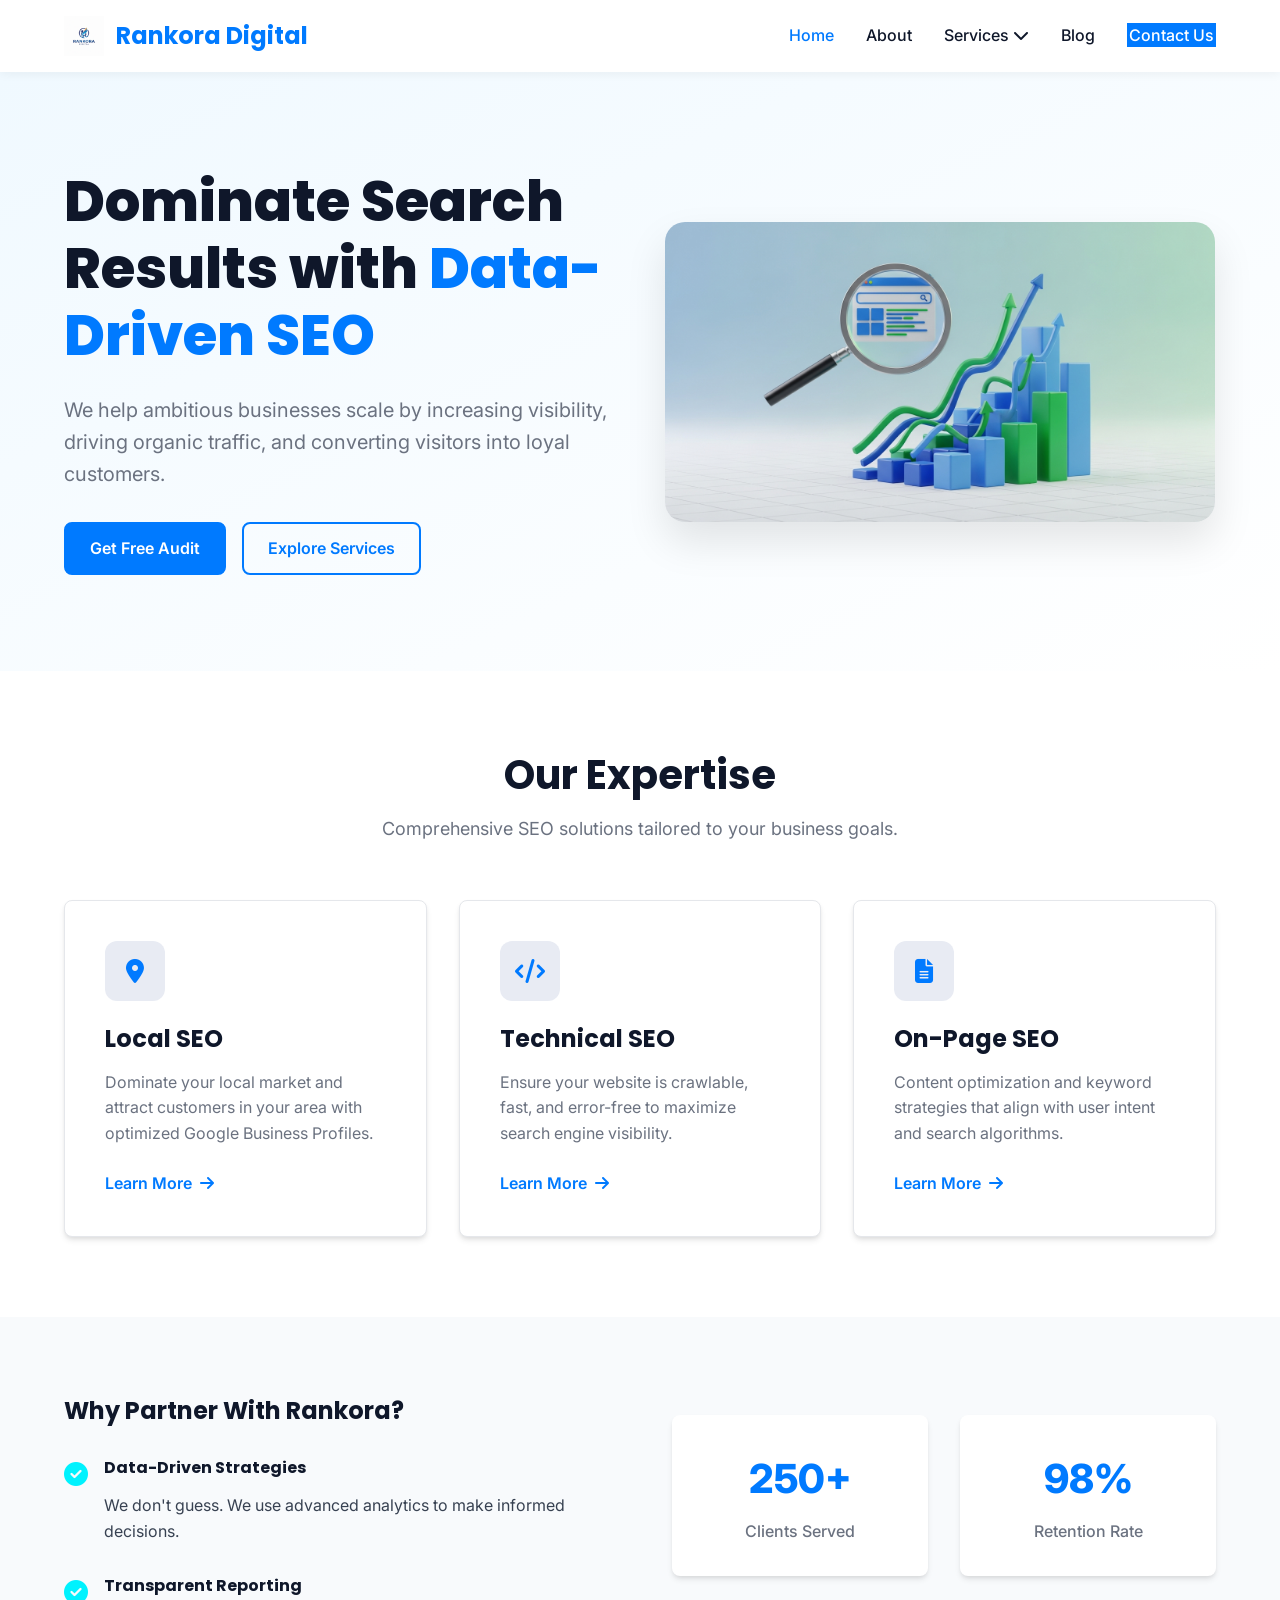
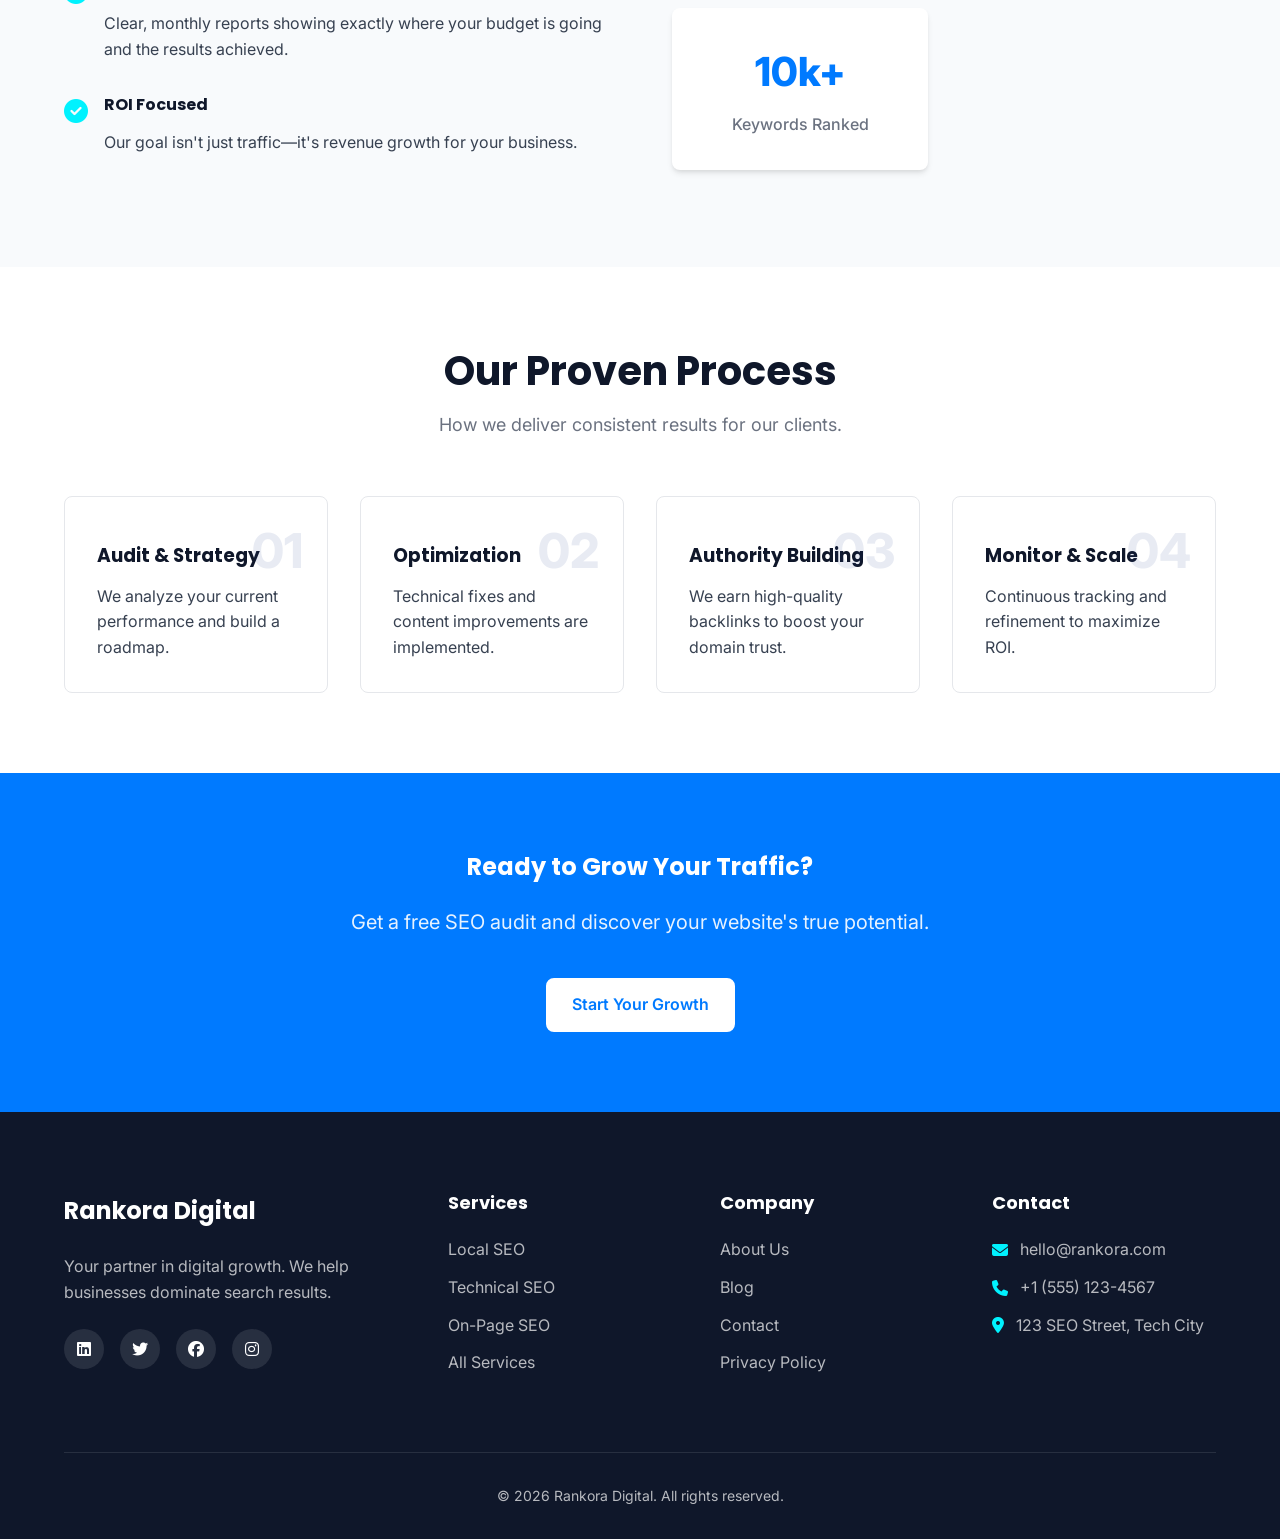
==== index.html @ 6c33f891 "rankora" ====
<!DOCTYPE html>
<html lang="en">
<head>
    <meta charset="UTF-8">
    <meta name="viewport" content="width=device-width, initial-scale=1.0">
    <meta name="description" content="Rankora Digital - Professional SEO Agency. We help businesses grow with data-driven SEO strategies.">
    <title>Rankora Digital | Modern SEO Agency</title>
    <link rel="preconnect" href="https://fonts.googleapis.com">
    <link rel="preconnect" href="https://fonts.gstatic.com" crossorigin>
    <link href="https://fonts.googleapis.com/css2?family=Inter:wght@300;400;500;600;700&family=Poppins:wght@400;500;600;700;800&display=swap" rel="stylesheet">
    <link rel="stylesheet" href="css/style.css">
    <link rel="stylesheet" href="https://cdnjs.cloudflare.com/ajax/libs/font-awesome/6.4.0/css/all.min.css">
</head>
<body>
    <!-- Navigation -->
    <header class="header">
        <div class="container">
            <nav class="navbar">
                <a href="index.html" class="logo">
                    <img src="public/assets/logo1.png" alt="Rankora Digital Logo" class="logo-img">
                    <span>Rankora Digital</span>
                </a>
                <div class="menu-toggle" id="mobile-menu">
                    <span class="bar"></span>
                    <span class="bar"></span>
                    <span class="bar"></span>
                </div>
                <ul class="nav-menu">
                    <li class="nav-item"><a href="index.html" class="nav-link active">Home</a></li>
                    <li class="nav-item"><a href="about.html" class="nav-link">About</a></li>
                    <li class="nav-item has-dropdown">
                        <a href="services.html" class="nav-link">Services <i class="fas fa-chevron-down"></i></a>
                        <ul class="dropdown">
                            <li><a href="service-local-seo.html">Local SEO</a></li>
                            <li><a href="service-technical-seo.html">Technical SEO</a></li>
                            <li><a href="service-onpage-seo.html">On-Page SEO</a></li>
                        </ul>
                    </li>
                    <li class="nav-item"><a href="blog.html" class="nav-link">Blog</a></li>
                    <li class="nav-item"><a href="contact.html" class="nav-link btn-primary">Contact Us</a></li>
                </ul>
            </nav>
        </div>
    </header>

    <!-- Hero Section -->
    <section class="hero">
        <div class="container hero-content">
            <div class="hero-text">
                <h1>Dominate Search Results with <span class="highlight">Data-Driven SEO</span></h1>
                <p>We help ambitious businesses scale by increasing visibility, driving organic traffic, and converting visitors into loyal customers.</p>
                <div class="hero-btns">
                    <a href="contact.html" class="btn btn-primary">Get Free Audit</a>
                    <a href="services.html" class="btn btn-outline">Explore Services</a>
                </div>
            </div>
            <div class="hero-image">
                <img src="public/assets/hero-seo.png" alt="SEO Data Visualization" class="hero-img-main">
            </div>
        </div>
    </section>

    <!-- Services Overview -->
    <section class="section services-overview">
        <div class="container">
            <div class="section-header">
                <h2>Our Expertise</h2>
                <p>Comprehensive SEO solutions tailored to your business goals.</p>
            </div>
            <div class="services-grid">
                <div class="service-card">
                    <div class="icon-box"><i class="fas fa-map-marker-alt"></i></div>
                    <h3>Local SEO</h3>
                    <p>Dominate your local market and attract customers in your area with optimized Google Business Profiles.</p>
                    <a href="service-local-seo.html" class="read-more">Learn More <i class="fas fa-arrow-right"></i></a>
                </div>
                <div class="service-card">
                    <div class="icon-box"><i class="fas fa-code"></i></div>
                    <h3>Technical SEO</h3>
                    <p>Ensure your website is crawlable, fast, and error-free to maximize search engine visibility.</p>
                    <a href="service-technical-seo.html" class="read-more">Learn More <i class="fas fa-arrow-right"></i></a>
                </div>
                <div class="service-card">
                    <div class="icon-box"><i class="fas fa-file-alt"></i></div>
                    <h3>On-Page SEO</h3>
                    <p>Content optimization and keyword strategies that align with user intent and search algorithms.</p>
                    <a href="service-onpage-seo.html" class="read-more">Learn More <i class="fas fa-arrow-right"></i></a>
                </div>
            </div>
        </div>
    </section>

    <!-- Why Choose Us -->
    <section class="section why-choose-us">
        <div class="container">
            <div class="row">
                <div class="col-half">
                    <h2>Why Partner With Rankora?</h2>
                    <ul class="feature-list">
                        <li>
                            <i class="fas fa-check-circle"></i>
                            <div>
                                <h4>Data-Driven Strategies</h4>
                                <p>We don't guess. We use advanced analytics to make informed decisions.</p>
                            </div>
                        </li>
                        <li>
                            <i class="fas fa-check-circle"></i>
                            <div>
                                <h4>Transparent Reporting</h4>
                                <p>Clear, monthly reports showing exactly where your budget is going and the results achieved.</p>
                            </div>
                        </li>
                        <li>
                            <i class="fas fa-check-circle"></i>
                            <div>
                                <h4>ROI Focused</h4>
                                <p>Our goal isn't just traffic—it's revenue growth for your business.</p>
                            </div>
                        </li>
                    </ul>
                </div>
                <div class="col-half stats-container">
                    <div class="stat-box">
                        <span class="stat-number">250+</span>
                        <span class="stat-label">Clients Served</span>
                    </div>
                    <div class="stat-box">
                        <span class="stat-number">98%</span>
                        <span class="stat-label">Retention Rate</span>
                    </div>
                    <div class="stat-box">
                        <span class="stat-number">10k+</span>
                        <span class="stat-label">Keywords Ranked</span>
                    </div>
                </div>
            </div>
        </div>
    </section>

    <!-- Process Section -->
    <section class="section process">
        <div class="container">
            <div class="section-header">
                <h2>Our Proven Process</h2>
                <p>How we deliver consistent results for our clients.</p>
            </div>
            <div class="process-steps">
                <div class="step">
                    <div class="step-number">01</div>
                    <h3>Audit & Strategy</h3>
                    <p>We analyze your current performance and build a roadmap.</p>
                </div>
                <div class="step">
                    <div class="step-number">02</div>
                    <h3>Optimization</h3>
                    <p>Technical fixes and content improvements are implemented.</p>
                </div>
                <div class="step">
                    <div class="step-number">03</div>
                    <h3>Authority Building</h3>
                    <p>We earn high-quality backlinks to boost your domain trust.</p>
                </div>
                <div class="step">
                    <div class="step-number">04</div>
                    <h3>Monitor & Scale</h3>
                    <p>Continuous tracking and refinement to maximize ROI.</p>
                </div>
            </div>
        </div>
    </section>

    <!-- CTA Section -->
    <section class="cta-section">
        <div class="container">
            <h2>Ready to Grow Your Traffic?</h2>
            <p>Get a free SEO audit and discover your website's true potential.</p>
            <a href="contact.html" class="btn btn-white">Start Your Growth</a>
        </div>
    </section>

    <!-- Footer -->
    <footer class="footer">
        <div class="container">
            <div class="footer-grid">
                <div class="footer-col">
                    <a href="index.html" class="logo footer-logo">
                         <span style="color:white; font-weight:700; font-size:1.5rem;">Rankora Digital</span>
                    </a>
                    <p>Your partner in digital growth. We help businesses dominate search results.</p>
                    <div class="social-links">
                        <a href="#"><i class="fab fa-linkedin"></i></a>
                        <a href="#"><i class="fab fa-twitter"></i></a>
                        <a href="#"><i class="fab fa-facebook"></i></a>
                        <a href="#"><i class="fab fa-instagram"></i></a>
                    </div>
                </div>
                <div class="footer-col">
                    <h4>Services</h4>
                    <ul>
                        <li><a href="service-local-seo.html">Local SEO</a></li>
                        <li><a href="service-technical-seo.html">Technical SEO</a></li>
                        <li><a href="service-onpage-seo.html">On-Page SEO</a></li>
                        <li><a href="services.html">All Services</a></li>
                    </ul>
                </div>
                <div class="footer-col">
                    <h4>Company</h4>
                    <ul>
                        <li><a href="about.html">About Us</a></li>
                        <li><a href="blog.html">Blog</a></li>
                        <li><a href="contact.html">Contact</a></li>
                        <li><a href="privacy-policy.html">Privacy Policy</a></li>
                    </ul>
                </div>
                <div class="footer-col">
                    <h4>Contact</h4>
                    <ul class="contact-info">
                        <li><i class="fas fa-envelope"></i> hello@rankora.com</li>
                        <li><i class="fas fa-phone"></i> +1 (555) 123-4567</li>
                        <li><i class="fas fa-map-marker-alt"></i> 123 SEO Street, Tech City</li>
                    </ul>
                </div>
            </div>
            <div class="footer-bottom">
                <p>&copy; 2026 Rankora Digital. All rights reserved.</p>
            </div>
        </div>
    </footer>

    <script src="js/main.js"></script>
</body>
</html>
---- css/style.css ----
:root {
    /* Color Variables */
    --primary-color: #007AFF; /* Electric Blue */
    --secondary-color: #00F2FE; /* Vivid Cyan */
    --dark-gray: #0F172A;
    --light-gray: #F8FAFC;
    --white: #FFFFFF;
    --text-color: #374151;
    --text-light: #6B7280;
    
    /* Font Variables */
    --font-heading: 'Poppins', sans-serif;
    --font-body: 'Inter', sans-serif;
    
    /* Spacing */
    --container-width: 1200px;
    --section-padding: 5rem 0;
    --border-radius: 8px;
    --shadow: 0 4px 6px -1px rgba(0, 0, 0, 0.1), 0 2px 4px -1px rgba(0, 0, 0, 0.06);
    --transition: all 0.3s ease;
}

* {
    margin: 0;
    padding: 0;
    box-sizing: border-box;
}

body {
    font-family: var(--font-body);
    color: var(--text-color);
    line-height: 1.6;
    background-color: var(--white);
    overflow-x: hidden;
}

h1, h2, h3, h4, h5, h6 {
    font-family: var(--font-heading);
    color: var(--dark-gray);
    line-height: 1.2;
    margin-bottom: 1rem;
}

a {
    text-decoration: none;
    color: inherit;
    transition: var(--transition);
}

ul {
    list-style: none;
}

img {
    max-width: 100%;
    height: auto;
}

.container {
    max-width: var(--container-width);
    margin: 0 auto;
    padding: 0 1.5rem;
}

/* Header & Navbar */
.header {
    background-color: var(--white);
    box-shadow: 0 2px 10px rgba(0,0,0,0.05);
    position: sticky;
    top: 0;
    z-index: 1000;
    padding: 1rem 0;
}

.navbar {
    display: flex;
    justify-content: space-between;
    align-items: center;
}

.logo {
    display: flex;
    align-items: center;
    gap: 0.75rem;
    font-family: var(--font-heading);
    font-weight: 700;
    font-size: 1.5rem;
    color: var(--primary-color);
}

.logo-img {
    height: 40px;
    width: auto;
}

.nav-menu {
    display: flex;
    align-items: center;
    gap: 2rem;
}

.nav-link {
    font-weight: 500;
    color: var(--dark-gray);
    font-size: 1rem;
}

.nav-link:hover, .nav-link.active {
    color: var(--primary-color);
}

.btn {
    display: inline-block;
    padding: 0.75rem 1.5rem;
    border-radius: var(--border-radius);
    font-weight: 600;
    text-align: center;
    cursor: pointer;
    transition: var(--transition);
}

.btn-primary {
    background-color: var(--primary-color);
    color: var(--white);
    border: 2px solid var(--primary-color);
}

.btn-primary:hover {
    background-color: #172d6e;
    border-color: #172d6e;
    color: var(--white);
}

.btn-outline {
    background-color: transparent;
    color: var(--primary-color);
    border: 2px solid var(--primary-color);
}

.btn-outline:hover {
    background-color: var(--primary-color);
    color: var(--white);
}

.btn-white {
    background-color: var(--white);
    color: var(--primary-color);
    border: 2px solid var(--white);
}

.btn-white:hover {
    background-color: transparent;
    color: var(--white);
}

/* Mobile Menu */
.menu-toggle {
    display: none;
    cursor: pointer;
}

.bar {
    display: block;
    width: 25px;
    height: 3px;
    margin: 5px auto;
    transition: var(--transition);
    background-color: var(--dark-gray);
}

/* Hero Section */
.hero {
    padding: 6rem 0;
    background: linear-gradient(to bottom right, #f0f9ff, #ffffff);
}

.hero-content {
    display: flex;
    align-items: center;
    gap: 3rem;
}

.hero-text {
    flex: 1;
}

.hero-text h1 {
    font-size: 3.5rem;
    font-weight: 800;
    margin-bottom: 1.5rem;
    color: var(--dark-gray);
}

.highlight {
    color: var(--primary-color);
    position: relative;
}

.highlight::after {
    content: '';
    position: absolute;
    bottom: 5px;
    left: 0;
    width: 100%;
    height: 8px;
    background-color: rgba(16, 185, 129, 0.3); /* Green highlight */
    z-index: -1;
}

.hero-text p {
    font-size: 1.25rem;
    color: var(--text-light);
    margin-bottom: 2rem;
    max-width: 600px;
}

.hero-btns {
    display: flex;
    gap: 1rem;
}

.hero-image {
    flex: 1;
    display: flex;
    justify-content: center;
    align-items: center;
}

.hero-img-main {
    width: 100%;
    max-width: 550px;
    height: auto;
    border-radius: 20px;
    box-shadow: 0 20px 40px rgba(0,0,0,0.1);
    animation: float 6s ease-in-out infinite;
}

@keyframes float {
    0% { transform: translateY(0px); }
    50% { transform: translateY(-20px); }
    100% { transform: translateY(0px); }
}

/* Sections */
.section {
    padding: var(--section-padding);
}

.section-header {
    text-align: center;
    margin-bottom: 3.5rem;
    max-width: 700px;
    margin-left: auto;
    margin-right: auto;
}

.section-header h2 {
    font-size: 2.5rem;
    font-weight: 700;
    margin-bottom: 1rem;
}

.section-header p {
    font-size: 1.125rem;
    color: var(--text-light);
}

/* Services Grid */
.services-grid {
    display: grid;
    grid-template-columns: repeat(auto-fit, minmax(300px, 1fr));
    gap: 2rem;
}

.service-card {
    background: var(--white);
    padding: 2.5rem;
    border-radius: var(--border-radius);
    box-shadow: var(--shadow);
    transition: var(--transition);
    border: 1px solid #e5e7eb;
}

.service-card:hover {
    transform: translateY(-5px);
    box-shadow: 0 10px 25px -5px rgba(0, 0, 0, 0.1), 0 8px 10px -6px rgba(0, 0, 0, 0.1);
    border-color: var(--secondary-color);
}

.icon-box {
    width: 60px;
    height: 60px;
    background-color: rgba(30, 58, 138, 0.1);
    color: var(--primary-color);
    border-radius: 12px;
    display: flex;
    align-items: center;
    justify-content: center;
    font-size: 1.5rem;
    margin-bottom: 1.5rem;
}

.service-card h3 {
    font-size: 1.5rem;
    margin-bottom: 1rem;
}

.service-card p {
    color: var(--text-light);
    margin-bottom: 1.5rem;
}

.read-more {
    color: var(--primary-color);
    font-weight: 600;
    display: inline-flex;
    align-items: center;
    gap: 0.5rem;
}

.read-more:hover {
    gap: 0.75rem;
}

/* Why Choose Us */
.why-choose-us {
    background-color: var(--light-gray);
}

.row {
    display: flex;
    gap: 4rem;
    align-items: center;
}

.col-half {
    flex: 1;
}

.feature-list {
    margin-top: 2rem;
}

.feature-list li {
    display: flex;
    gap: 1rem;
    margin-bottom: 2rem;
}

.feature-list i {
    color: var(--secondary-color);
    font-size: 1.5rem;
    margin-top: 0.25rem;
}

.stats-container {
    display: grid;
    grid-template-columns: repeat(2, 1fr);
    gap: 2rem;
}

.stat-box {
    background: var(--white);
    padding: 2rem;
    border-radius: var(--border-radius);
    text-align: center;
    box-shadow: var(--shadow);
}

.stat-number {
    display: block;
    font-size: 2.5rem;
    font-weight: 800;
    color: var(--primary-color);
    margin-bottom: 0.5rem;
}

.stat-label {
    color: var(--text-light);
    font-weight: 500;
}

/* Process Section */
.process-steps {
    display: grid;
    grid-template-columns: repeat(auto-fit, minmax(250px, 1fr));
    gap: 2rem;
}

.step {
    position: relative;
    padding: 2rem;
    background: var(--white);
    border-radius: var(--border-radius);
    border: 1px solid #e5e7eb;
}

.step-number {
    font-size: 3rem;
    font-weight: 800;
    color: rgba(30, 58, 138, 0.1);
    position: absolute;
    top: 1rem;
    right: 1.5rem;
}

.step h3 {
    margin-top: 1rem;
    margin-bottom: 1rem;
}

/* CTA Section */
.cta-section {
    background-color: var(--primary-color);
    color: var(--white);
    text-align: center;
    padding: 5rem 0;
}

.cta-section h2 {
    color: var(--white);
    margin-bottom: 1.5rem;
}

.cta-section p {
    color: rgba(255, 255, 255, 0.9);
    font-size: 1.25rem;
    margin-bottom: 2.5rem;
    max-width: 600px;
    margin-left: auto;
    margin-right: auto;
}

/* Footer */
.footer {
    background-color: var(--dark-gray);
    color: rgba(255, 255, 255, 0.7);
    padding: 5rem 0 2rem;
}

.footer-grid {
    display: grid;
    grid-template-columns: 1.5fr 1fr 1fr 1fr;
    gap: 3rem;
    margin-bottom: 4rem;
}

.footer-logo {
    margin-bottom: 1.5rem;
}

.footer h4 {
    color: var(--white);
    margin-bottom: 1.5rem;
    font-size: 1.125rem;
}

.footer ul li {
    margin-bottom: 0.75rem;
}

.footer a:hover {
    color: var(--secondary-color);
}

.social-links {
    display: flex;
    gap: 1rem;
    margin-top: 1.5rem;
}

.social-links a {
    width: 40px;
    height: 40px;
    background: rgba(255,255,255,0.1);
    display: flex;
    align-items: center;
    justify-content: center;
    border-radius: 50%;
    color: var(--white);
    transition: var(--transition);
}

.social-links a:hover {
    background: var(--secondary-color);
}

.contact-info li {
    display: flex;
    align-items: center;
    gap: 0.75rem;
}

.contact-info i {
    color: var(--secondary-color);
}

.footer-bottom {
    border-top: 1px solid rgba(255,255,255,0.1);
    padding-top: 2rem;
    text-align: center;
    font-size: 0.875rem;
}

/* Dropdown */
.has-dropdown {
    position: relative;
}

.dropdown {
    position: absolute;
    top: 100%;
    left: 0;
    background: var(--white);
    min-width: 200px;
    box-shadow: var(--shadow);
    border-radius: var(--border-radius);
    padding: 0.5rem 0;
    opacity: 0;
    visibility: hidden;
    transform: translateY(10px);
    transition: var(--transition);
    z-index: 100;
}

.has-dropdown:hover .dropdown {
    opacity: 1;
    visibility: visible;
    transform: translateY(0);
}

.dropdown li a {
    display: block;
    padding: 0.75rem 1.5rem;
    color: var(--dark-gray);
    font-size: 0.95rem;
}

.dropdown li a:hover {
    background-color: #f9fafb;
    color: var(--primary-color);
}

/* Responsive */
@media (max-width: 1024px) {
    .hero-text h1 {
        font-size: 2.75rem;
    }
    
    .footer-grid {
        grid-template-columns: 1fr 1fr;
    }
}

@media (max-width: 768px) {
    .menu-toggle {
        display: block;
    }
    
    .nav-menu {
        position: fixed;
        left: -100%;
        top: 70px;
        gap: 0;
        flex-direction: column;
        background-color: var(--white);
        width: 100%;
        text-align: center;
        transition: 0.3s;
        box-shadow: 0 10px 10px rgba(0,0,0,0.05);
        padding: 2rem 0;
    }
    
    .nav-menu.active {
        left: 0;
    }
    
    .nav-item {
        margin: 1rem 0;
    }
    
    .dropdown {
        position: static;
        box-shadow: none;
        display: none;
        padding-left: 0;
    }
    
    .has-dropdown:hover .dropdown {
        display: block;
        transform: none;
    }
    
    .hero-content {
        flex-direction: column;
        text-align: center;
        padding-top: 2rem;
    }
    
    .hero-text p {
        margin-left: auto;
        margin-right: auto;
    }
    
    .hero-btns {
        justify-content: center;
    }
    
    .row {
        flex-direction: column;
        gap: 2rem;
    }
    
    .stats-container {
        width: 100%;
    }
}

@media (max-width: 480px) {
    .hero-text h1 {
        font-size: 2rem;
    }
    
    .footer-grid {
        grid-template-columns: 1fr;
    }
    
    .stats-container {
        grid-template-columns: 1fr;
    }
    
    .hero-btns {
        flex-direction: column;
    }
    
    .btn {
        width: 100%;
    }
}
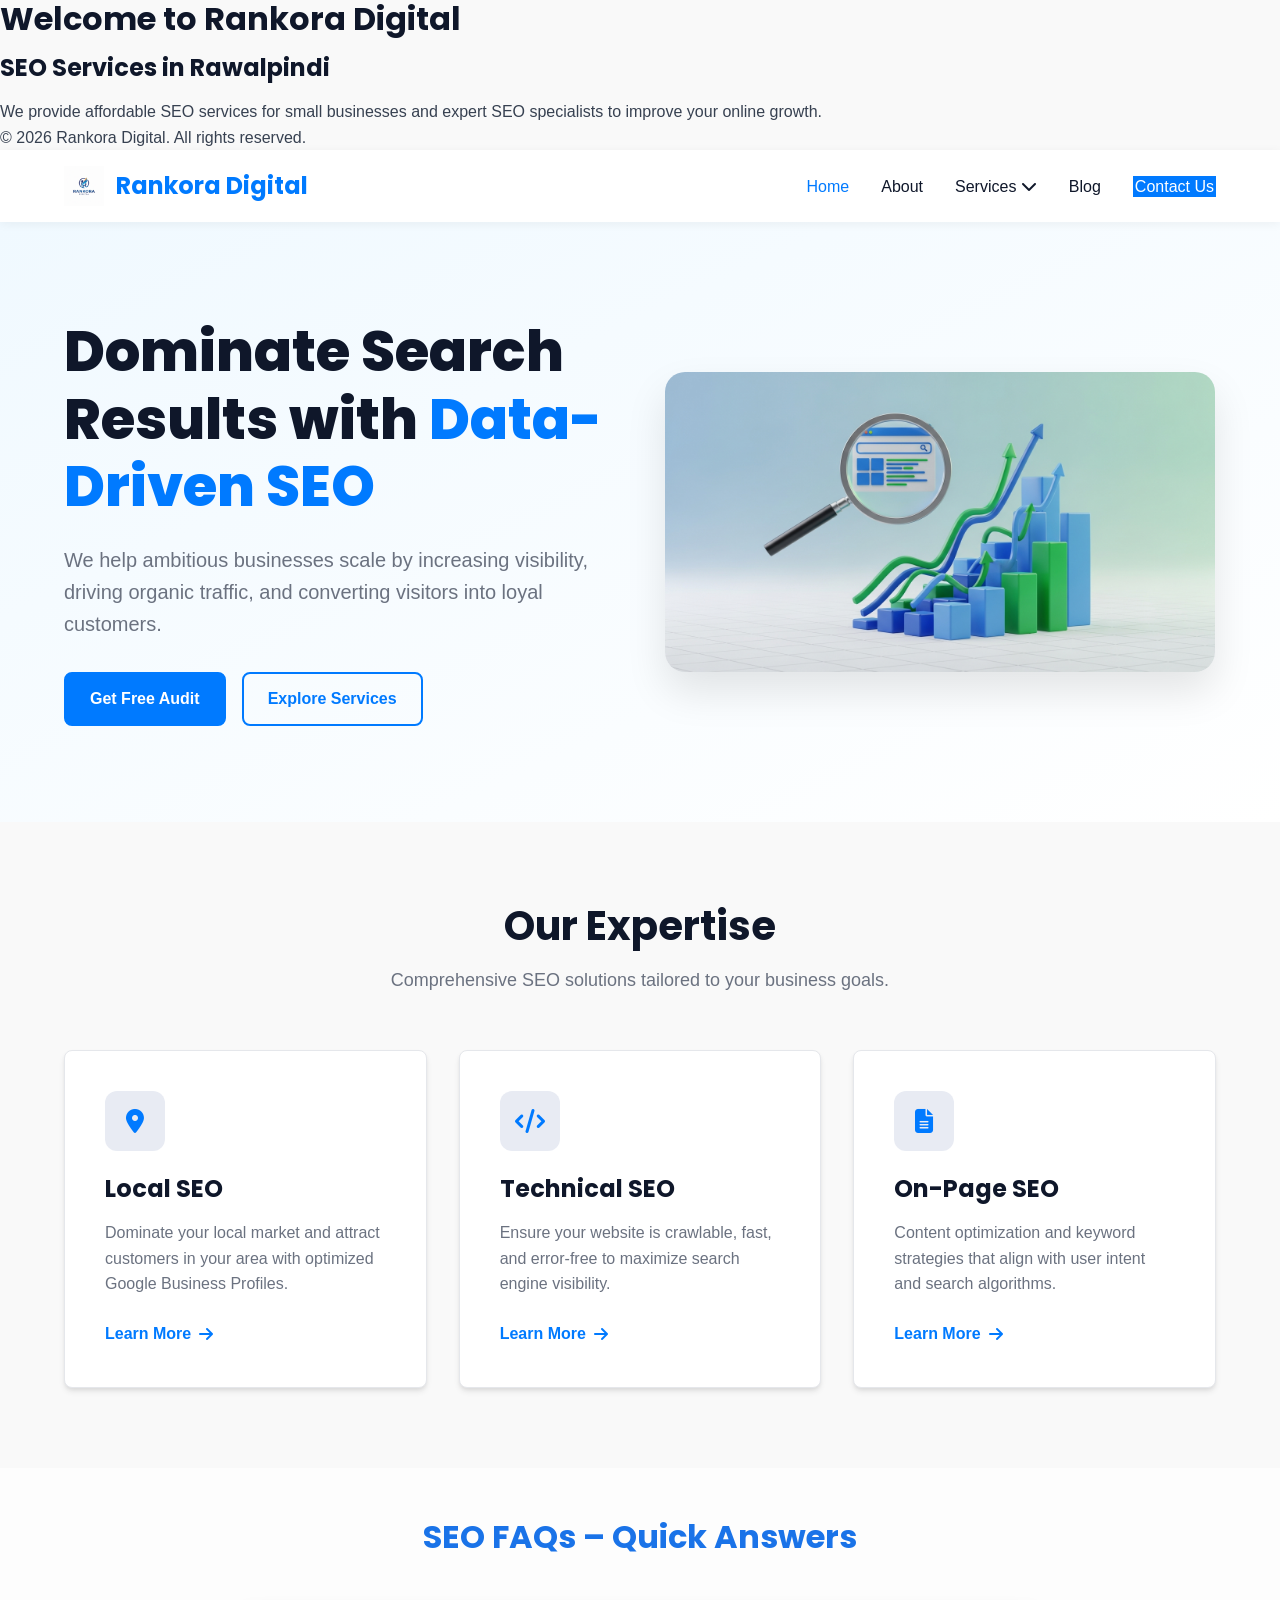
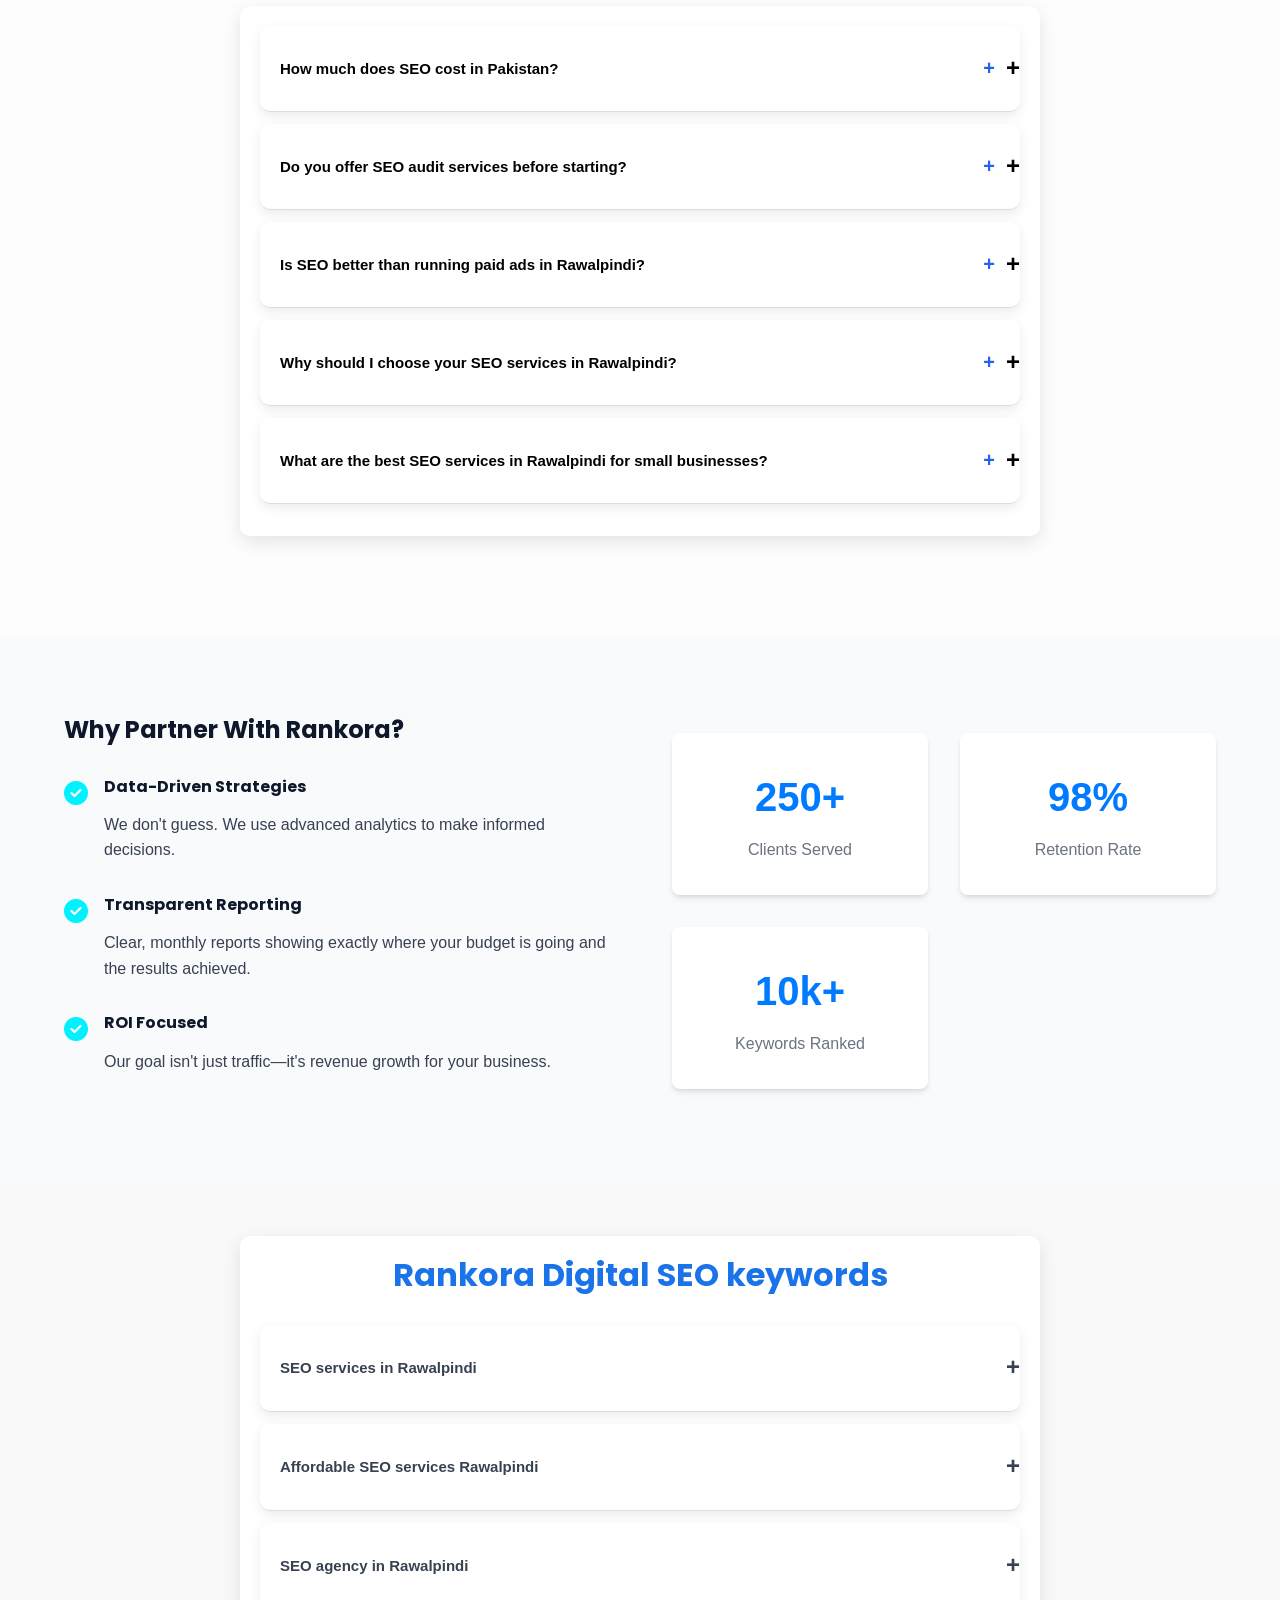
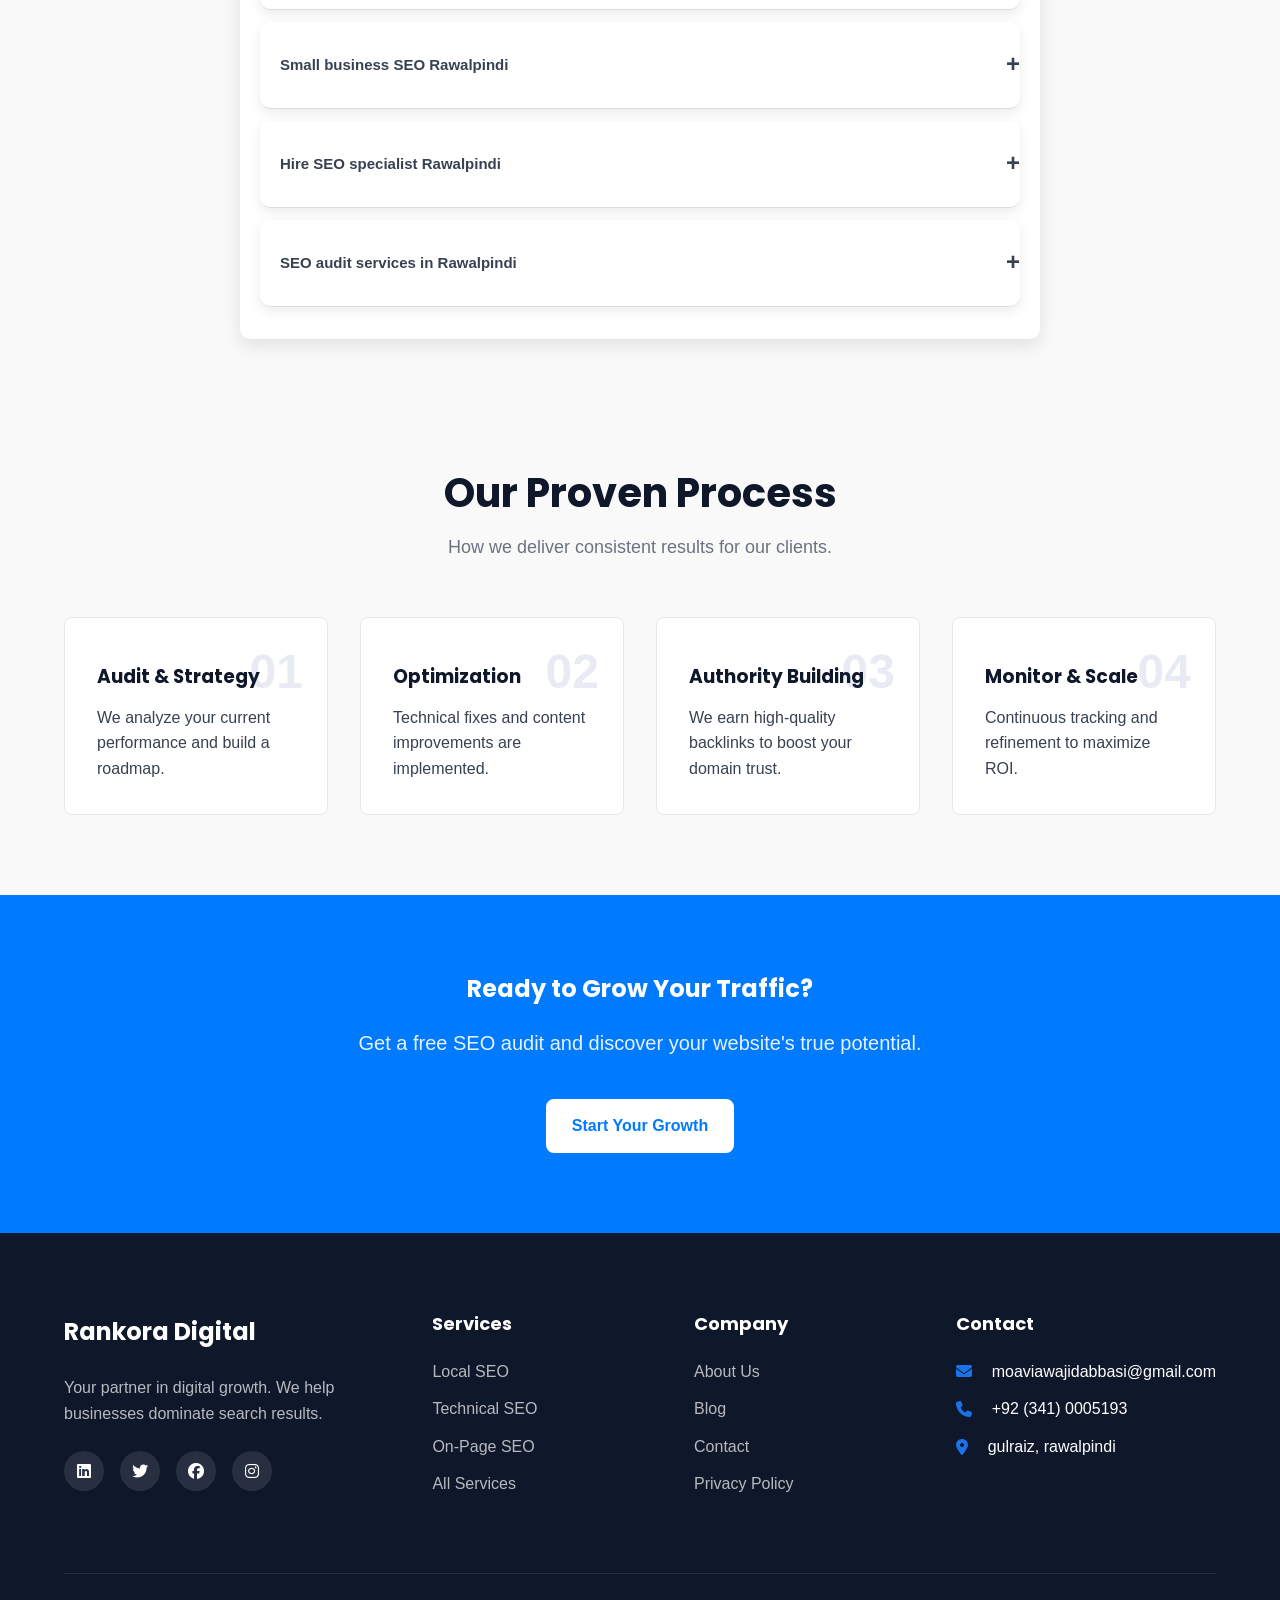
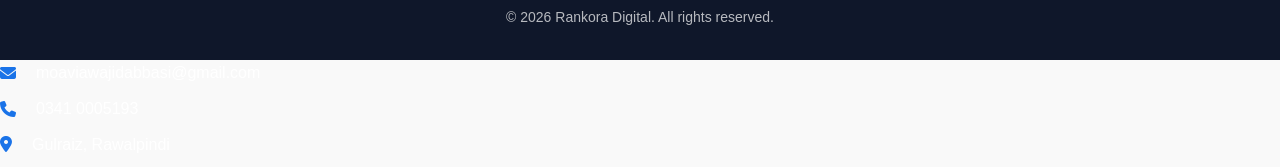
==== commit b2dc294a: "updated" ====
--- a/index.html
+++ b/index.html
@@ -5,13 +5,54 @@
     <meta name="viewport" content="width=device-width, initial-scale=1.0">
     <meta name="description" content="Rankora Digital - Professional SEO Agency. We help businesses grow with data-driven SEO strategies.">
     <title>Rankora Digital | Modern SEO Agency</title>
+    
+<!DOCTYPE html>
+<html lang="en">
+<head>
+    <!-- 1. Character encoding -->
+    <meta charset="UTF-8">
+
+    <!-- 2. Responsive design for mobile -->
+    <meta name="viewport" content="width=device-width, initial-scale=1.0">
+
+    <!-- 3. Meta description (for SEO) -->
+    <meta name="description" content="Rankora Digital offers professional SEO services in Rawalpindi. Affordable SEO services for small businesses and expert SEO specialists to boost your online growth.">
+
+    <!-- 4. Page title -->
+    <title>SEO Services in Rawalpindi | Rankora Digital</title>
+
+    <!-- 5. Optional: CSS link -->
+    <link rel="stylesheet" href="style.css">
+</head>
+<body>
+    <!-- Website content -->
+    <header>
+        <h1>Welcome to Rankora Digital</h1>
+    </header>
+
+    <main>
+        <section>
+            <h2>SEO Services in Rawalpindi</h2>
+            <p>We provide affordable SEO services for small businesses and expert SEO specialists to improve your online growth.</p>
+        </section>
+    </main>
+
+    <footer>
+        <p>&copy; 2026 Rankora Digital. All rights reserved.</p>
+    </footer>
+</body>
+</html>
     <link rel="preconnect" href="https://fonts.googleapis.com">
     <link rel="preconnect" href="https://fonts.gstatic.com" crossorigin>
     <link href="https://fonts.googleapis.com/css2?family=Inter:wght@300;400;500;600;700&family=Poppins:wght@400;500;600;700;800&display=swap" rel="stylesheet">
     <link rel="stylesheet" href="css/style.css">
     <link rel="stylesheet" href="https://cdnjs.cloudflare.com/ajax/libs/font-awesome/6.4.0/css/all.min.css">
+<link rel="stylesheet" href="https://cdnjs.cloudflare.com/ajax/libs/font-awesome/6.4.0/css/all.min.css">
+    <meta name="google-site-verification" content="D2ptenFbAZ2AUo7i2lzepbI_98im4f8yO1qdk1KTtzc" />
 </head>
 <body>
+
+   
     <!-- Navigation -->
     <header class="header">
         <div class="container">
@@ -90,6 +131,43 @@
         </div>
     </section>
 
+
+<!-- FAQ Section -->
+<section class="faq-section">
+  <div class="container">
+    <h2 class="faq-title">SEO FAQs – Quick Answers</h2>
+
+    <div class="faq-container">
+
+      <div class="faq-item">
+        <button class="faq-question">How much does SEO cost in Pakistan? <span class="icon">+</span></button>
+        <div class="faq-answer"><p>Small businesses: PKR 30k–50k/month. Advanced SEO: PKR 150k+.</p></div>
+      </div>
+
+      <div class="faq-item">
+        <button class="faq-question">Do you offer SEO audit services before starting? <span class="icon">+</span></button>
+        <div class="faq-answer"><p>Yes! We analyze your site and plan a data-driven strategy.</p></div>
+      </div>
+
+      <div class="faq-item">
+        <button class="faq-question">Is SEO better than running paid ads in Rawalpindi? <span class="icon">+</span></button>
+        <div class="faq-answer"><p>SEO is long-term, sustainable, and builds organic traffic; ads give instant results.</p></div>
+      </div>
+
+      <div class="faq-item">
+        <button class="faq-question">Why should I choose your SEO services in Rawalpindi? <span class="icon">+</span></button>
+        <div class="faq-answer"><p>Local optimization, clear reporting, affordable pricing, real lead generation.</p></div>
+      </div>
+
+      <div class="faq-item">
+        <button class="faq-question">What are the best SEO services in Rawalpindi for small businesses? <span class="icon">+</span></button>
+        <div class="faq-answer"><p>Local SEO, On-Page SEO, Technical SEO, and Link Building for targeted growth.</p></div>
+      </div>
+
+    </div>
+  </div>
+</section>
+      
     <!-- Why Choose Us -->
     <section class="section why-choose-us">
         <div class="container">
@@ -137,7 +215,54 @@
             </div>
         </div>
     </section>
-
+<!DOCTYPE html>
+<html lang="en">
+<head>
+<meta charset="UTF-8">
+<meta name="viewport" content="width=device-width, initial-scale=1.0">
+<title>Rankora Digital SEO FAQs</title>
+<link rel="stylesheet" href="style.css">
+</head>
+<body>
+
+<div class="faq-container">
+    <h1 class="faq-title">Rankora Digital SEO keywords</h1>
+
+    <div class="faq-item">
+        <div class="faq-question">SEO services in Rawalpindi</div>
+        <div class="faq-answer"><p>Rankora Digital provides expert SEO services in Rawalpindi, designed to boost your website ranking, drive organic traffic, and increase leads for your business.</p></div>
+    </div>
+
+    <div class="faq-item">
+        <div class="faq-question">Affordable SEO services Rawalpindi</div>
+        <div class="faq-answer"><p>Our affordable SEO packages in Rawalpindi are tailored for startups and small businesses, giving you top-quality results without breaking your budget.</p></div>
+    </div>
+
+    <div class="faq-item">
+        <div class="faq-question">SEO agency in Rawalpindi</div>
+        <div class="faq-answer"><p>As a leading SEO agency in Rawalpindi, we specialize in creating strategies that align with your business goals and maximize online visibility.</p></div>
+    </div>
+
+    <div class="faq-item">
+        <div class="faq-question">Small business SEO Rawalpindi</div>
+        <div class="faq-answer"><p>We offer small business SEO in Rawalpindi that helps local businesses grow online, attract more customers, and compete with larger brands.</p></div>
+    </div>
+
+    <div class="faq-item">
+        <div class="faq-question">Hire SEO specialist Rawalpindi</div>
+        <div class="faq-answer"><p>Hire our skilled SEO specialists in Rawalpindi to optimize your website, improve search engine rankings, and drive sustainable traffic growth.</p></div>
+    </div>
+
+    <div class="faq-item">
+        <div class="faq-question">SEO audit services in Rawalpindi</div>
+        <div class="faq-answer"><p>Our SEO audit services in Rawalpindi identify website issues, optimize your SEO strategy, and provide actionable insights to improve performance.</p></div>
+    </div>
+
+</div>
+
+<script src="script.js"></script>
+</body>
+</html>
     <!-- Process Section -->
     <section class="section process">
         <div class="container">
@@ -179,7 +304,7 @@
         </div>
     </section>
 
-    <!-- Footer -->
+      <!-- Footer -->
     <footer class="footer">
         <div class="container">
             <div class="footer-grid">
@@ -216,9 +341,9 @@
                 <div class="footer-col">
                     <h4>Contact</h4>
                     <ul class="contact-info">
-                        <li><i class="fas fa-envelope"></i> hello@rankora.com</li>
-                        <li><i class="fas fa-phone"></i> +1 (555) 123-4567</li>
-                        <li><i class="fas fa-map-marker-alt"></i> 123 SEO Street, Tech City</li>
+                        <li><i class="fas fa-envelope"></i> moaviawajidabbasi@gmail.com</li>
+                        <li><i class="fas fa-phone"></i> +92 (341) 0005193</li>
+                        <li><i class="fas fa-map-marker-alt"></i>  gulraiz, rawalpindi</li>
                     </ul>
                 </div>
             </div>
@@ -230,4 +355,21 @@
 
     <script src="js/main.js"></script>
 </body>
-</html> +</html> 
+<!-- Contact Information -->
+<div class="contact-info">
+    <ul>
+        <li>
+            <i class="fas fa-envelope"></i>
+            <a href="mailto:moaviawajidabbasi@gmail.com">moaviawajidabbasi@gmail.com</a>
+        </li>
+        <li>
+            <i class="fas fa-phone"></i>
+            <a href="tel:+923410005193">0341 0005193</a>
+        </li>
+        <li>
+            <i class="fas fa-map-marker-alt"></i>
+            Gulraiz, Rawalpindi
+        </li>
+    </ul>
+</div>
--- a/css/style.css
+++ b/css/style.css
@@ -408,7 +408,142 @@
     margin-top: 1rem;
     margin-bottom: 1rem;
 }
-
+/* FAQ Section */
+.faq-section {
+  padding: 50px 20px;
+  background: #fdfdfd;
+  font-family: 'Poppins', sans-serif;
+}
+
+.faq-title {
+  text-align: center;
+  font-size: 28px;
+  margin-bottom: 25px;
+  color: #111827;
+}
+
+.faq-container {
+  max-width: 700px;
+  margin: auto;
+}
+
+.faq-item {
+  background: #fff;
+  border-radius: 10px;
+  margin-bottom: 12px;
+  box-shadow: 0 4px 12px rgba(0,0,0,0.08);
+  overflow: hidden;
+  transition: all 0.3s ease;
+}
+
+.faq-question {
+  width: 100%;
+  padding: 16px 20px;
+  border: none;
+  background: none;
+  font-size: 15px;
+  font-weight: 600;
+  text-align: left;
+  display: flex;
+  justify-content: space-between;
+  align-items: center;
+  cursor: pointer;
+}
+
+.faq-question .icon {
+  font-size: 20px;
+  transition: 0.3s;
+  color: #2563eb; /* stylish blue */
+}
+
+.faq-answer {
+  max-height: 0;
+  overflow: hidden;
+  transition: max-height 0.35s ease;
+  padding: 0 20px;
+}
+
+.faq-answer p {
+  padding: 12px 0;
+  color: #4b5563;
+  font-size: 14px;
+  line-height: 1.6;
+}
+
+/* Active state */
+.faq-item.active .faq-answer {
+  max-height: 120px;
+}
+
+.faq-item.active .icon {
+  transform: rotate(45deg);
+}
+
+/* Mobile */
+@media(max-width:768px){
+  .faq-title{font-size:24px;}
+  .faq-question{font-size:14px;}
+  .faq-answer p{font-size:13px;}
+}
+body {
+    font-family: 'Arial', sans-serif;
+    background: #f9f9f9;
+    margin: 0;
+    padding: 0;
+}
+
+.faq-container {
+    max-width: 800px;
+    margin: 50px auto;
+    padding: 20px;
+    background: #fff;
+    border-radius: 10px;
+    box-shadow: 0 6px 18px rgba(0,0,0,0.1);
+}
+
+.faq-title {
+    text-align: center;
+    font-size: 2rem;
+    margin-bottom: 30px;
+    color: #1a73e8;
+}
+
+.faq-item {
+    border-bottom: 1px solid #ddd;
+    padding: 15px 0;
+}
+
+.faq-question {
+    font-weight: bold;
+    cursor: pointer;
+    position: relative;
+    padding-right: 25px;
+}
+
+.faq-question::after {
+    content: '+';
+    position: absolute;
+    right: 0;
+    font-size: 1.5rem;
+    transition: transform 0.3s;
+}
+
+.faq-question.active::after {
+    content: '-';
+    transform: rotate(180deg);
+}
+
+.faq-answer {
+    max-height: 0;
+    overflow: hidden;
+    transition: max-height 0.3s ease;
+    padding-left: 10px;
+    color: #555;
+}
+
+.faq-answer p {
+    margin: 10px 0 0 0;
+}
 /* CTA Section */
 .cta-section {
     background-color: var(--primary-color);
@@ -541,6 +676,68 @@
     color: var(--primary-color);
 }
 
+/* WhatsApp Floating Button */
+.whatsapp-float {
+  position: fixed;
+  bottom: 20px;
+  right: 20px;
+  background-color: #25D366;
+  color: #fff;
+  font-size: 26px;
+  padding: 14px;
+  border-radius: 50%;
+  text-align: center;
+  z-index: 9999;
+  box-shadow: 0 6px 15px rgba(0,0,0,0.2);
+  transition: all 0.3s ease;
+}
+
+/* Icon center */
+.whatsapp-float i {
+  display: block;
+}
+
+/* Hover effect */
+.whatsapp-float:hover {
+  transform: scale(1.1);
+  background-color: #1ebe5d;
+}
+
+/* Tooltip */
+.whatsapp-float .tooltip {
+  position: absolute;
+  right: 65px;
+  top: 50%;
+  transform: translateY(-50%);
+  background: #1F2937;
+  color: #fff;
+  padding: 6px 10px;
+  border-radius: 5px;
+  font-size: 12px;
+  opacity: 0;
+  transition: 0.3s;
+  white-space: nowrap;
+}
+
+/* Show tooltip on hover */
+.whatsapp-float:hover .tooltip {
+  opacity: 1;
+}
+
+/* Mobile responsive */
+@media (max-width: 768px) {
+  .whatsapp-float {
+    bottom: 15px;
+    right: 15px;
+    font-size: 22px;
+    padding: 12px;
+  }
+
+  .whatsapp-float .tooltip {
+    display: none;
+  }
+}
+
 /* Responsive */
 @media (max-width: 1024px) {
     .hero-text h1 {
@@ -636,4 +833,29 @@
     .btn {
         width: 100%;
     }
+}
+.contact-info ul {
+    list-style: none;
+    padding: 0;
+}
+
+.contact-info li {
+    margin-bottom: 10px;
+    font-family: 'Poppins', sans-serif;
+    font-size: 16px;
+    color: #fff; /* change color based on your website design */
+}
+
+.contact-info i {
+    margin-right: 8px;
+    color: #1a73e8; /* icon color */
+}
+
+.contact-info a {
+    color: #fff;
+    text-decoration: none;
+}
+
+.contact-info a:hover {
+    color: #1a73e8;
 }
